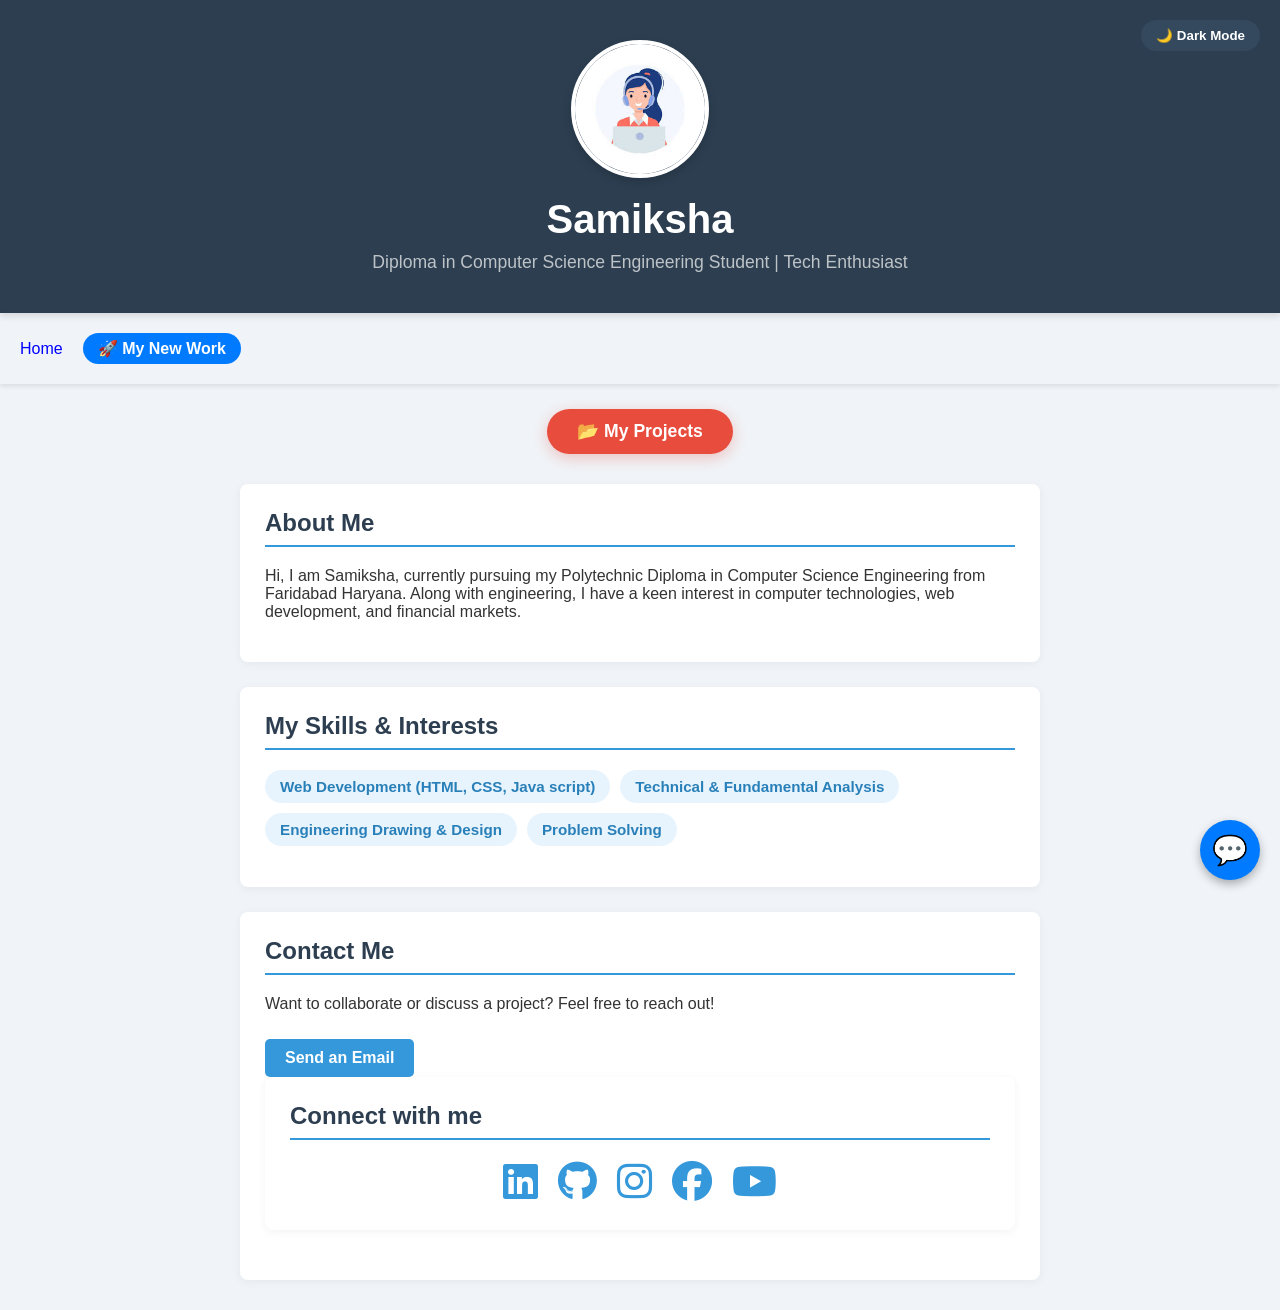
==== index.html @ 51cab409 "Fix HTML structure and improve dark mode functionality" ====
<!DOCTYPE html>
<html lang="en">
<head>
    <meta charset="UTF-8">
    <meta name="viewport" content="width=device-width, initial-scale=1.0">
    <title>My Professional Portfolio</title>
    <link rel="stylesheet" href="https://cdnjs.cloudflare.com/ajax/libs/font-awesome/6.4.2/css/all.min.css">
    <link rel="stylesheet" href="style.css">
</head>
<body>

    <!-- Header Section -->
    <!-- Header Section -->
    <header>
        <button id="darkModeToggle" class="toggle-btn">🌙 Dark Mode</button> 
        <script>
    document.addEventListener("DOMContentLoaded", function() {
        // 1. Apne button aur body ko select karein
        const toggleBtn = document.getElementById('darkModeToggle'); // Agar aapki ID alag hai toh yahan badlein
        const body = document.body;

        // 2. Check karein ki kya user ne pehle se dark mode on kiya tha (Local Storage)
        if (localStorage.getItem('theme') === 'dark') {
            body.classList.add('dark-mode');
        }

        // 3. Button click hone par toggle karein
        if (toggleBtn) {
            toggleBtn.addEventListener('click', function() {
                body.classList.toggle('dark-mode');
                
                // User ki preference ko yaad rakhne ke liye save karein
                if (body.classList.contains('dark-mode')) {
                    localStorage.setItem('theme', 'dark');
                } else {
                    localStorage.setItem('theme', 'light');
                }
            });
        }
    });
</script>
        <img src="avtar images.jpg" alt="Samiksha" class="profile-img">

        <h1>Samiksha</h1>
        <p>Diploma in Computer Science Engineering Student | Tech Enthusiast</p>
    </header>
    <header style="display: flex; justify-content: space-between; align-items: center; padding: 20px; background-color: var(--nav-bg); box-shadow: 0 2px 5px rgba(0,0,0,0.1);">
    
    <!-- Middle Navigation Links -->
    <nav style="display: flex; gap: 20px; align-items: center;">
        <a href="about.html" style="text-decoration: none; color:BLUE; font-weight: 500;">Home</a>
         
    
        
        <!-- YEH HAI AAPKA NAYA BUTTON/LINK -->
        <a href="about.html" class="nav-new-page-btn">🚀 My New Work</a>
    </nav>
</header>
    <div class="project-section" style="text-align: center; margin: 25px 0;">
    <button id="projectBtn" class="main-project-btn">📂 My Projects</button>

    <div id="projectDropdown" class="dropdown-content">
        <div class="project-item">
            <h3>🤖 AI Assistant (Live Chatbot)</h3>
            <p>Talk to my Gemini-powered AI Assistant live here.</p>
        </div>
        <div class="project-item">
            <h3>🌐 Personal Portfolio Website</h3>
            <p>My interactive portfolio built using HTML, CSS, and JavaScript.</p>
        </div>
    </div>
</div>
    
    <script>
    // Jaise hi page load hoga, yeh code button ko active kar dega
    document.addEventListener("DOMContentLoaded", function() {
        const btn = document.getElementById('projectBtn');
        const dropdown = document.getElementById('projectDropdown');

        if (btn && dropdown) {
            btn.onclick = function(e) {
                e.preventDefault(); // Kisi bhi normal browser behavior ko rokne ke liye
                dropdown.classList.toggle('show');
            };
        }
    });
</script>

    <div class="container">
        <!-- About Section -->
        <section class="profile-card">
            <h2>About Me</h2>
            <p>Hi, I am Samiksha, currently pursuing my Polytechnic Diploma in  Computer Science Engineering from Faridabad Haryana. Along with engineering, I have a keen interest in computer technologies, web development, and financial markets.</p>
        </section>

        <!-- Skills Section -->
        <section class="profile-card">
            <h2>My Skills & Interests</h2>
            <ul class="skills-list">
                <li>Web Development (HTML, CSS, Java script)</li>
                <li>Technical & Fundamental Analysis</li>
                <li>Engineering Drawing & Design</li>
                <li>Problem Solving</li>
            </ul>
        </section>

        <!-- Contact Section -->
        <section class="profile-card">
            <h2>Contact Me</h2>
            <p>Want to collaborate or discuss a project? Feel free to reach out!</p>
            <a href="mailto:samikshakashyap121@gmail.com" class="btn">Send an Email</a>
            <!-- Social Media Icons Section -->
        <section class="profile-card social-section">
            <h2>Connect with me</h2>
            <div class="social-links">
                <a href="YOUR_LINKEDIN_URL" target="_blank"><i class="fab fa-linkedin"></i></a>
                <a href="YOUR_GITHUB_URL" target="_blank"><i class="fab fa-github"></i></a>
                <a href="YOUR_INSTAGRAM_URL" target="_blank"><i class="fab fa-instagram"></i></a>
                <a href="YOUR_FACEBOOK_URL" target="_blank"><i class="fab fa-facebook"></i></a>
                <a href="YOUR_YOUTUBE_URL" target="_blank"><i class="fab fa-youtube"></i></a>

            </div>
        </section>
        </section>
    </div>
<!-- Script file connection -->
    <script src="script.js"></script>
</body>
</html>
<div class="chat-widget-container">
    <div id="floatingChatWindow" class="chat-window">
        <div class="chat-header">
            <h4>🤖 AI Assistant</h4>
            <button id="closeChatBtn">&times;</button>
        </div>
        <div id="chat-output" class="chat-body">
            <p class="bot-msg">Hello! I am your AI assistant. How can I help you today?</p>
        </div>
        <div class="chat-footer">
            <input type="text" id="chat-input" placeholder="Type a message...">
            <button id="send-btn">Send</button>
        </div>
    </div>

    <button id="chatToggleBtn" class="chat-toggle-btn">
        💬
    </button>
</div>
</body>
</html>
---- style.css ----
/* Global Styles */
body {
    font-family: 'Segoe UI', Tahoma, Geneva, Verdana, sans-serif;
    background-color: #f0f4f8;
    color: #333;
    margin: 0;
    padding: 0;
}

/* Header Design */
header {
    background-color: #2c3e50;
    color: white;
    text-align: center;
    padding: 40px 20px;
    box-shadow: 0 4px 6px rgba(0,0,0,0.1);
}

header h1 {
    margin: 0;
    font-size: 2.5rem;
}

header p {
    margin: 10px 0 0 0;
    font-size: 1.1rem;
    color: #bdc3c7;
}

/* Main Container */
.container {
    max-width: 800px;
    margin: 30px auto;
    padding: 0 20px;
}

/* Section Cards */
.profile-card {
    background-color: white;
    padding: 25px;
    margin-bottom: 25px;
    border-radius: 8px;
    box-shadow: 0 2px 10px rgba(0,0,0,0.05);
}

.profile-card h2 {
    color: #2c3e50;
    border-bottom: 2px solid #3498db;
    padding-bottom: 8px;
    margin-top: 0;
}

/* Skills List formatting */
.skills-list {
    list-style-type: none;
    padding: 0;
    display: flex;
    flex-wrap: wrap;
    gap: 10px;
}

.skills-list li {
    background-color: #e8f4fd;
    color: #2980b9;
    padding: 8px 15px;
    border-radius: 20px;
    font-size: 0.95rem;
    font-weight: bold;
}

/* Button Style */
.btn {
    display: inline-block;
    background-color: #3498db;
    color: white;
    padding: 10px 20px;
    text-decoration: none;
    border-radius: 5px;
    font-weight: bold;
    transition: background 0.3s ease;
    margin-top: 10px;
}

.btn:hover {
    background-color: #2980b9;
}
/* Toggle Button Style */
.toggle-btn {
    position: absolute;
    top: 20px;
    right: 20px;
    background-color: #34495e;
    color: white;
    border: none;
    padding: 8px 15px;
    border-radius: 20px;
    cursor: pointer;
    font-weight: bold;
    transition: background 0.3s;
}

.toggle-btn:hover {
    background-color: #1a252f;
}

/* Dark Mode Styles (Yeh tab apply hoga jab body par 'dark-mode' class aayegi) */
body.dark-mode {
    background-color: #121212;
    color: #e0e0e0;
}

body.dark-mode .profile-card {
    background-color: #1e1e1e;
    color: #e0e0e0;
    box-shadow: 0 2px 10px rgba(255,255,255,0.05);
}

body.dark-mode .profile-card h2 {
    color: #3498db;
    border-bottom: 2px solid #2980b9;
}

body.dark-mode .skills-list li {
    background-color: #2c3e50;
    color: #ecf0f1;
}
/* Profile Image Styling */
.profile-img {
    width: 130px; /* Image ki width */
    height: 130px; /* Image ki height */
    border-radius: 50%; /* Isse photo gol (circle) ho jayegi */
    object-fit: cover; /* Isse photo stretch nahi hogi */
    border: 4px solid #fff; /* White color ka border */
    box-shadow: 0 4px 10px rgba(0,0,0,0.15); /* Halka shadow effect */
    margin-bottom: 15px;
    transition: transform 0.3s ease;
}

/* Hover Effect: Mouse le jaane par photo thodi rotate/zoom hogi */
.profile-img:hover {
    transform: scale(1.05);
}

/* Dark mode adjustment for image border */
body.dark-mode .profile-img {
    border-color: #34495e;
}
/* Social Icons Styling */
.social-links {
    display: flex;
    justify-content: center;
    gap: 20px;
    margin-top: 15px;
}

.social-links a {
    font-size: 2.5rem; /* Icons ka size */
    color: #3498db;
    transition: transform 0.3s ease, color 0.3s ease;
}

.social-links a:hover {
    transform: scale(1.2); /* Hover karne par bade honge */
    color: #2c3e50;
}

body.dark-mode .social-links a {
    color: #bdc3c7;
}
/* Project Section Container */
.project-section {
    text-align: center;
    margin: 25px 0;
}

/* Main Button Style */
.main-project-btn {
    background-color: #e74c3c; /* Smart blue/Coral Color */
    color: white;
    border: none;
    padding: 12px 30px;
    font-size: 1.1rem;
    font-weight: bold;
    border-radius: 25px;
    cursor: pointer;
    box-shadow: 0 4px 15px rgba(231, 76, 60, 0.3);
    transition: all 0.3s ease;
}

.main-project-btn:hover {
    background-color: #c0392b;
    transform: translateY(-2px);
    box-shadow: 0 6px 20px rgba(231, 76, 60, 0.5);
}

/* Dropdown Content Styling (Initially Hidden) */
.dropdown-content {
    display: none; /* Hidden by default */
    max-width: 500px;
    margin: 15px auto 0 auto;
    background: white;
    border-radius: 10px;
    padding: 15px;
    box-shadow: 0 5px 15px rgba(0,0,0,0.1);
    text-align: left;
}

/* Individual Project Card inside Dropdown */
.project-item {
    border-bottom: 1px solid #eee;
    padding: 10px 0;
}
.project-item:last-child {
    border-bottom: none;
}
.project-item h3 {
    margin: 0 0 5px 0;
    color: #2c3e50;
}
.project-item p {
    margin: 0;
    font-size: 0.9rem;
    color: #666;
}

/* Show class which will be added via JS */
.dropdown-content.show {
    display: block;
    animation: fadeIn 0.4s ease;
}

@keyframes fadeIn {
    from { opacity: 0; transform: translateY(-10px); }
    to { opacity: 1; transform: translateY(0); }
}

/* Dark Mode Support */
body.dark-mode .dropdown-content {
    background: #252525;
}
body.dark-mode .project-item h3 {
    color: #ecf0f1;
}
body.dark-mode .project-item p {
    color: #bdc3c7;
}
/* Floating Chat Widget Container */
.chat-widget-container {
    position: fixed;
    bottom: 20px;
    right: 20px;
    z-index: 1000;
    font-family: sans-serif;
}

/* Circular Toggle Button */
.chat-toggle-btn {
    width: 60px;
    height: 60px;
    background-color: #007bff;
    color: white;
    border: none;
    border-radius: 50%;
    font-size: 1.8rem;
    cursor: pointer;
    box-shadow: 0 4px 10px rgba(0,0,0,0.3);
    transition: transform 0.3s ease;
}
.chat-toggle-btn:hover {
    transform: scale(1.1);
}

/* Chat Window Box */
.chat-window {
    display: none; /* Shuru mein hidden */
    width: 300px;
    height: 400px;
    background-color: white;
    border-radius: 12px;
    box-shadow: 0 5px 15px rgba(0,0,0,0.2);
    position: absolute;
    bottom: 75px;
    right: 0;
    flex-direction: column;
    overflow: hidden;
}
.chat-window.show {
    display: flex; /* Click karne par dikhegi */
}

/* Chat Header */
.chat-header {
    background-color: #007bff;
    color: white;
    padding: 12px;
    display: flex;
    justify-content: space-between;
    align-items: center;
}
.chat-header h4 { margin: 0; }
.chat-header button { background: none; border: none; color: white; font-size: 1.5rem; cursor: pointer; }

/* Chat Body/Output */
.chat-body {
    flex: 1;
    padding: 15px;
    overflow-y: auto;
    background-color: #f8f9fa;
    font-size: 0.9rem;
}
.bot-msg { color: #555; background: #e9ecef; padding: 8px; border-radius: 8px; margin: 5px 0; max-width: 85%; }
.user-msg { color: white; background: #007bff; padding: 8px; border-radius: 8px; margin: 5px 0; max-width: 85%; margin-left: auto; text-align: right; }

/* Chat Footer/Input Area */
.chat-footer {
    padding: 10px;
    display: flex;
    gap: 5px;
    background: white;
    border-top: 1px solid #eee;
}
.chat-footer input { flex: 1; padding: 8px; border: 1px solid #ccc; border-radius: 4px; }
.chat-footer button { background: #007bff; color: white; border: none; padding: 8px 12px; border-radius: 4px; cursor: pointer; }

/* Dark Mode adaptation */
body.dark-mode .chat-window { background-color: #222; }
body.dark-mode .chat-body { background-color: #1a1a1a; }
body.dark-mode .bot-msg { background: #333; color: #eee; }
body.dark-mode .chat-footer { background: #222; border-color: #444; }
.dropdown-content.show {
    display: block !important;
    opacity: 1 !important;
}
/* Jab body par .dark-mode class aaye, toh colors badal jayein */
body.dark-mode {
    background-color: #121212 !important;
    color: #ffffff !important;
}

/* Dark mode mein sections ke backgrounds bhi dark karne ke liye */
body.dark-mode .project-section, 
body.dark-mode .dropdown-content {
    background-color: #1e1e1e !important;
    color: #ffffff !important;
}
.nav-new-page-btn {
    text-decoration: none;
    color: white !important;
    background-color: #007bff; /* Beautiful Blue Color */
    padding: 6px 15px;
    border-radius: 20px;
    font-weight: bold;
    transition: all 0.3s ease;
}

.nav-new-page-btn:hover {
    background-color: #0056b3;
    transform: translateY(-2px);
    box-shadow: 0 4px 8px rgba(0, 123, 255, 0.3);
}

/* Dark mode mein button ka color automatic sahi rahe */
body.dark-mode .nav-new-page-btn {
    background-color: #17a2b8; /* Teal color for dark mode */
}
body.dark-mode .nav-new-page-btn:hover {
    background-color: #138496;
}
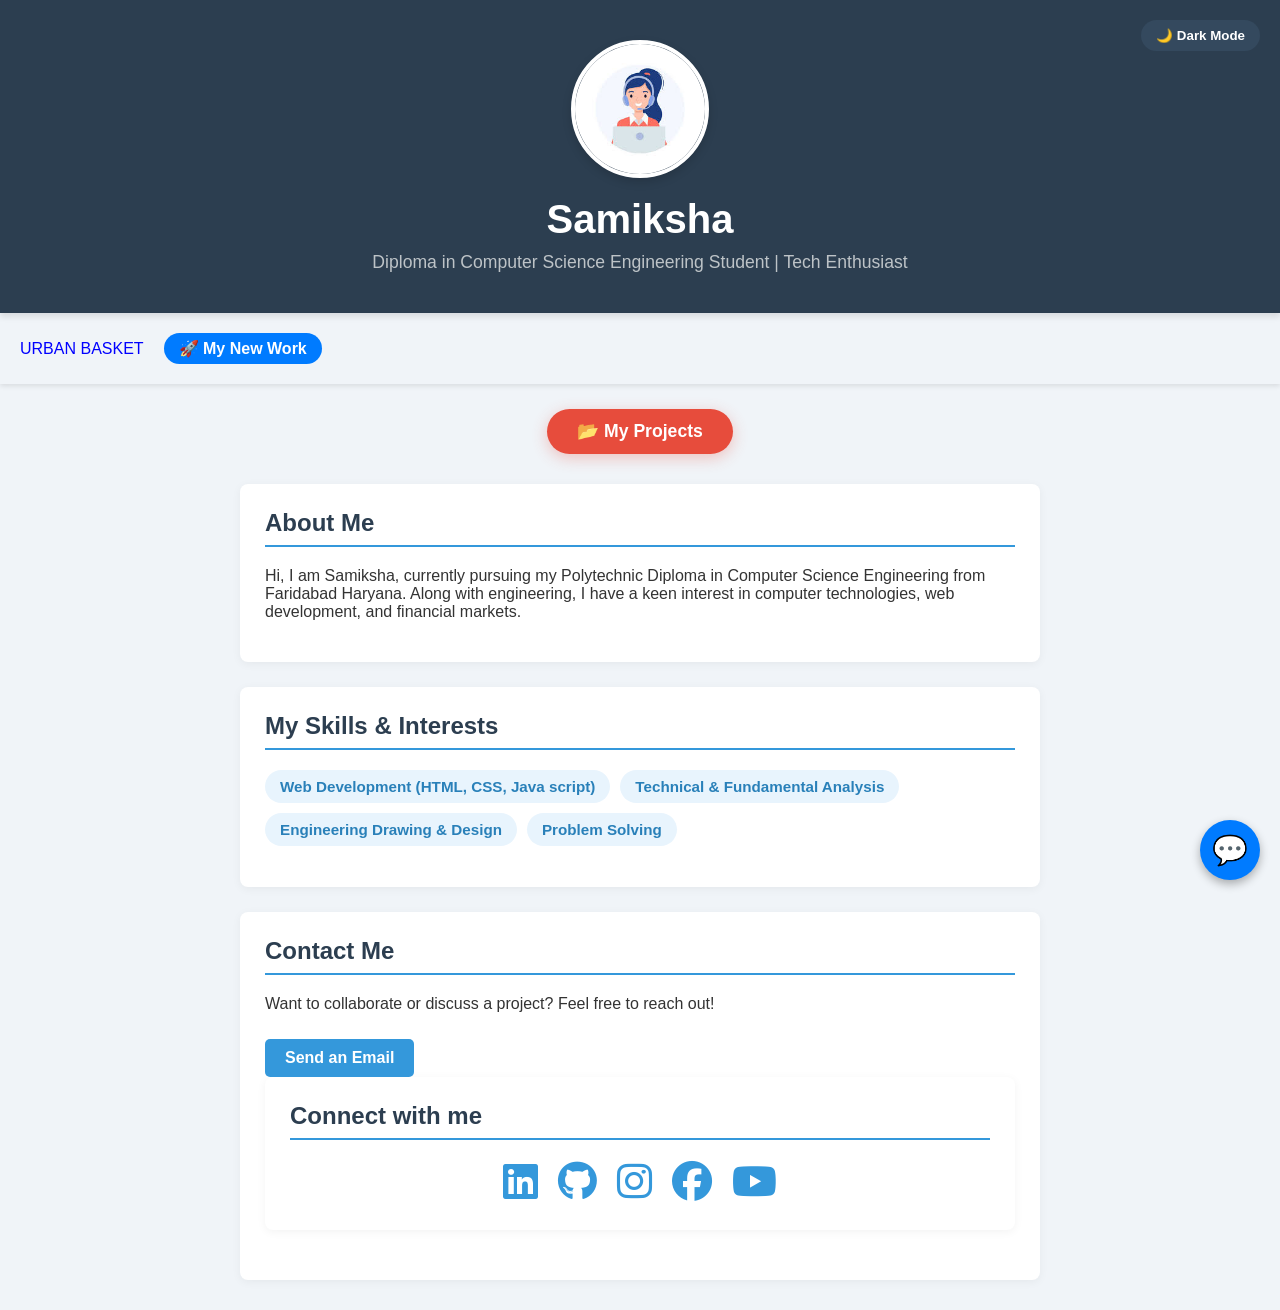
==== commit efb80a53: "Update index.html" ====
--- a/index.html
+++ b/index.html
@@ -48,12 +48,12 @@
     
     <!-- Middle Navigation Links -->
     <nav style="display: flex; gap: 20px; align-items: center;">
-        <a href="about.html" style="text-decoration: none; color:BLUE; font-weight: 500;">Home</a>
+        <a href="about.html" style="text-decoration: none; color:BLUE; font-weight: 500;">URBAN BASKET</a>
          
     
         
         <!-- YEH HAI AAPKA NAYA BUTTON/LINK -->
-        <a href="about.html" class="nav-new-page-btn">🚀 My New Work</a>
+        <a href="file:///C:/Users/UNIQUE/Desktop/discountmart/about.html" class="nav-new-page-btn">🚀 My New Work</a>
     </nav>
 </header>
     <div class="project-section" style="text-align: center; margin: 25px 0;">
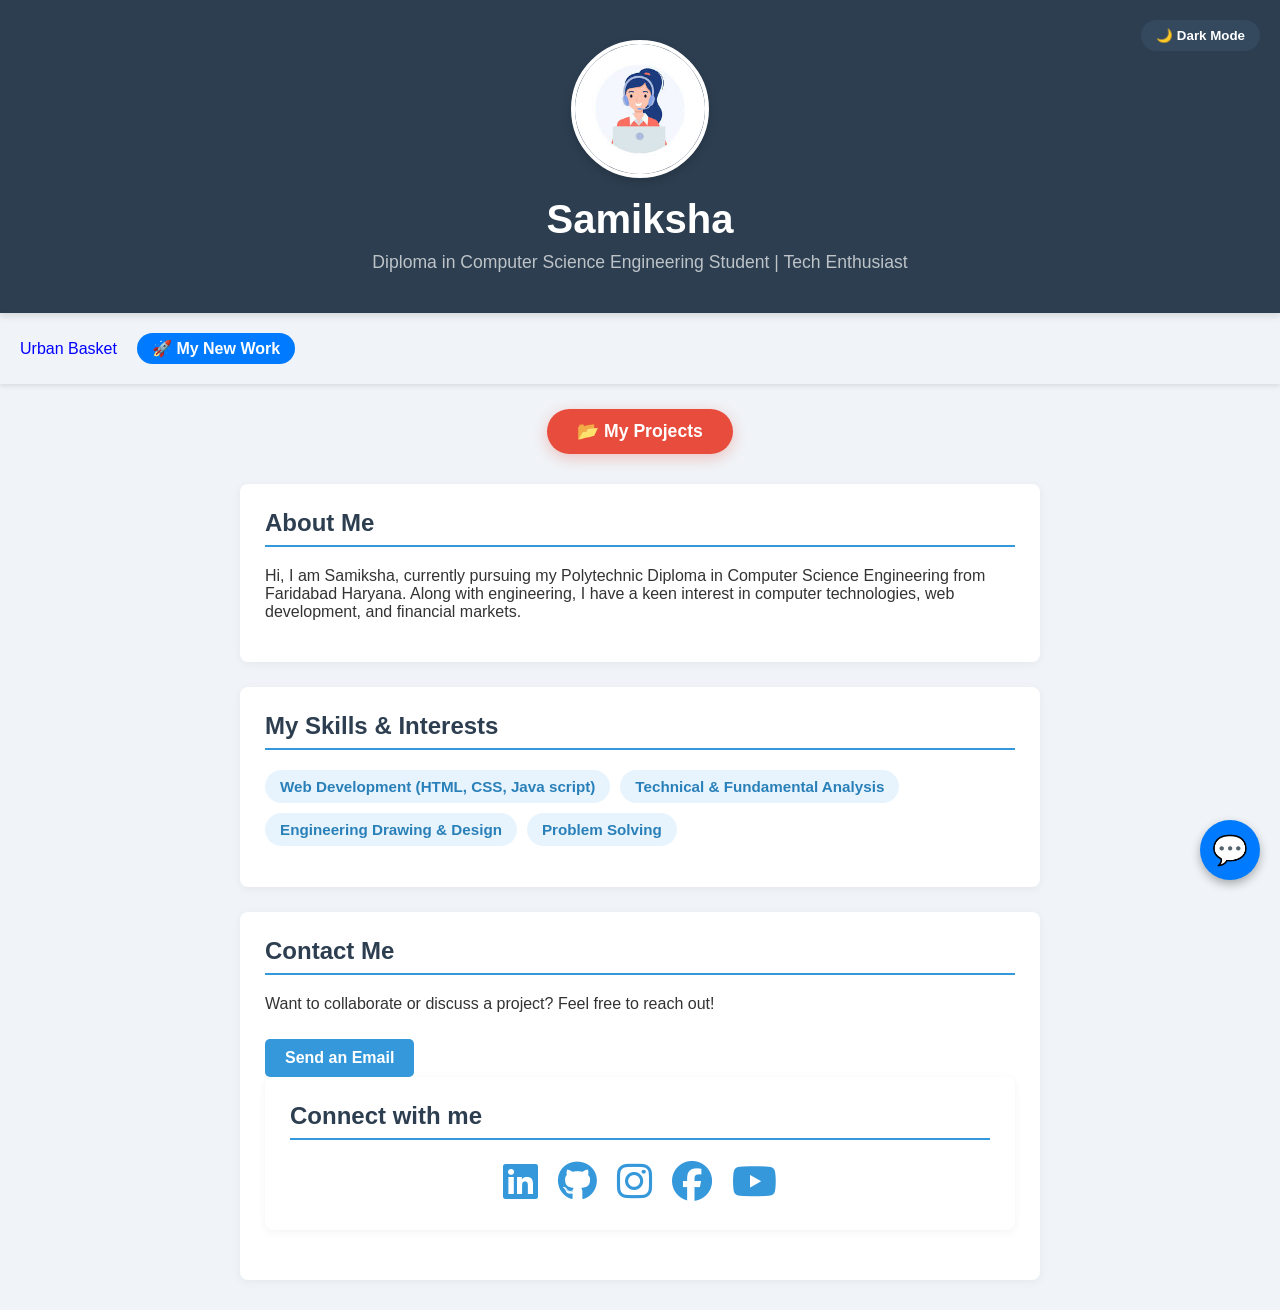
==== commit 36d76bcb: "Update index.html" ====
--- a/index.html
+++ b/index.html
@@ -48,7 +48,7 @@
     
     <!-- Middle Navigation Links -->
     <nav style="display: flex; gap: 20px; align-items: center;">
-        <a href="about.html" style="text-decoration: none; color:BLUE; font-weight: 500;">URBAN BASKET</a>
+        <a href="about.html" style="text-decoration: none; color:BLUE; font-weight: 500;">Urban Basket</a>
          
     
         
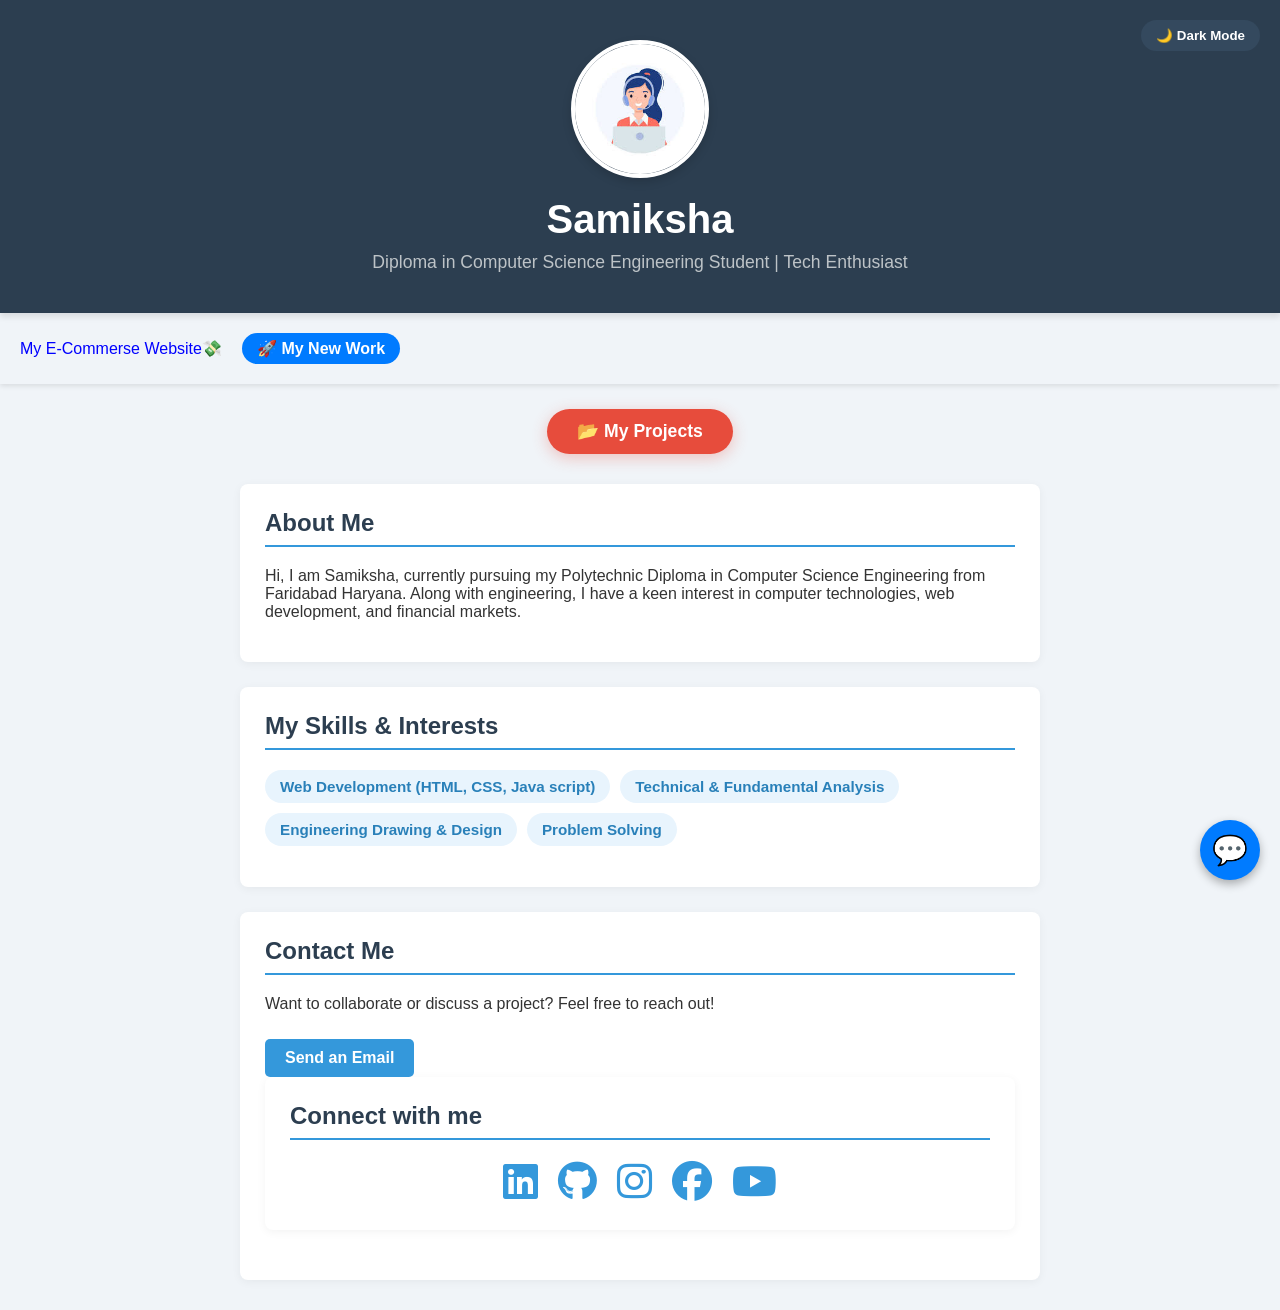
==== commit fd452aba: "Update index.html" ====
--- a/index.html
+++ b/index.html
@@ -48,7 +48,7 @@
     
     <!-- Middle Navigation Links -->
     <nav style="display: flex; gap: 20px; align-items: center;">
-        <a href="about.html" style="text-decoration: none; color:BLUE; font-weight: 500;">Urban Basket</a>
+        <a href="about.html" style="text-decoration: none; color:BLUE; font-weight: 500;">My E-Commerse Website💸</a>
          
     
         
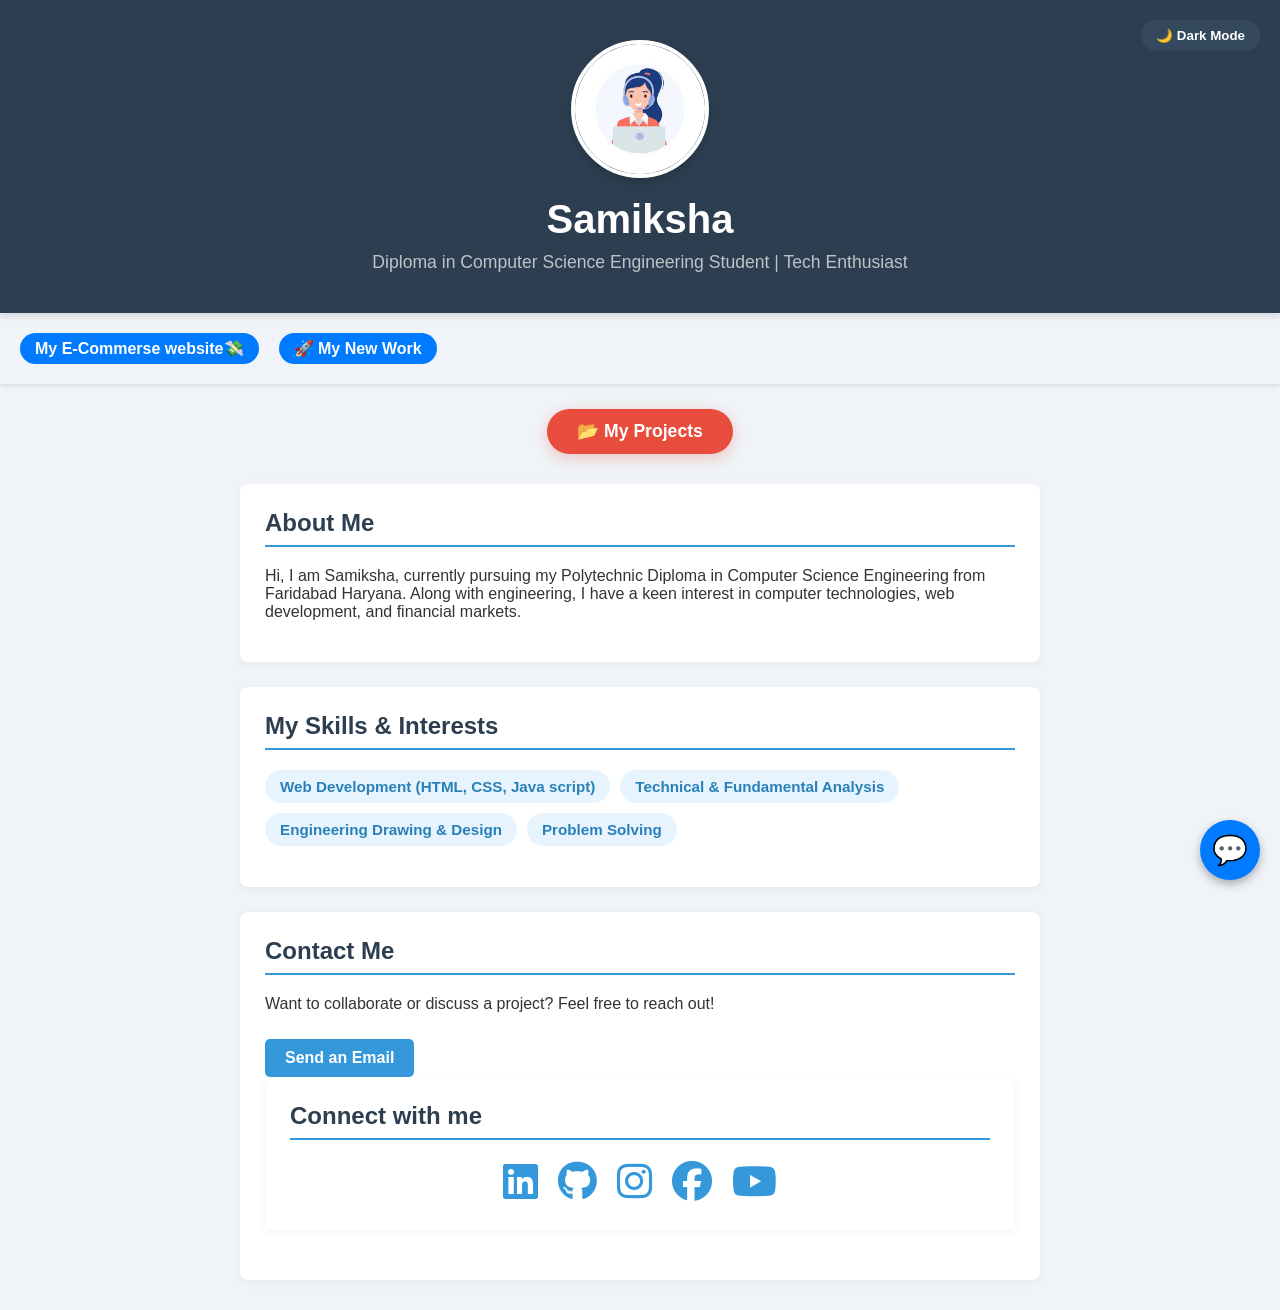
==== commit 42d6d972: "Fix HTML structure and improve navigation links" ====
--- a/index.html
+++ b/index.html
@@ -48,9 +48,7 @@
     
     <!-- Middle Navigation Links -->
     <nav style="display: flex; gap: 20px; align-items: center;">
-        <a href="about.html" style="text-decoration: none; color:BLUE; font-weight: 500;">My E-Commerse Website💸</a>
-         
-    
+       <a href="about.html" class="nav-new-page-btn" style="style="text-decoration: none; color: white;">My E-Commerse website💸</a>
         
         <!-- YEH HAI AAPKA NAYA BUTTON/LINK -->
         <a href="file:///C:/Users/UNIQUE/Desktop/discountmart/about.html" class="nav-new-page-btn">🚀 My New Work</a>
